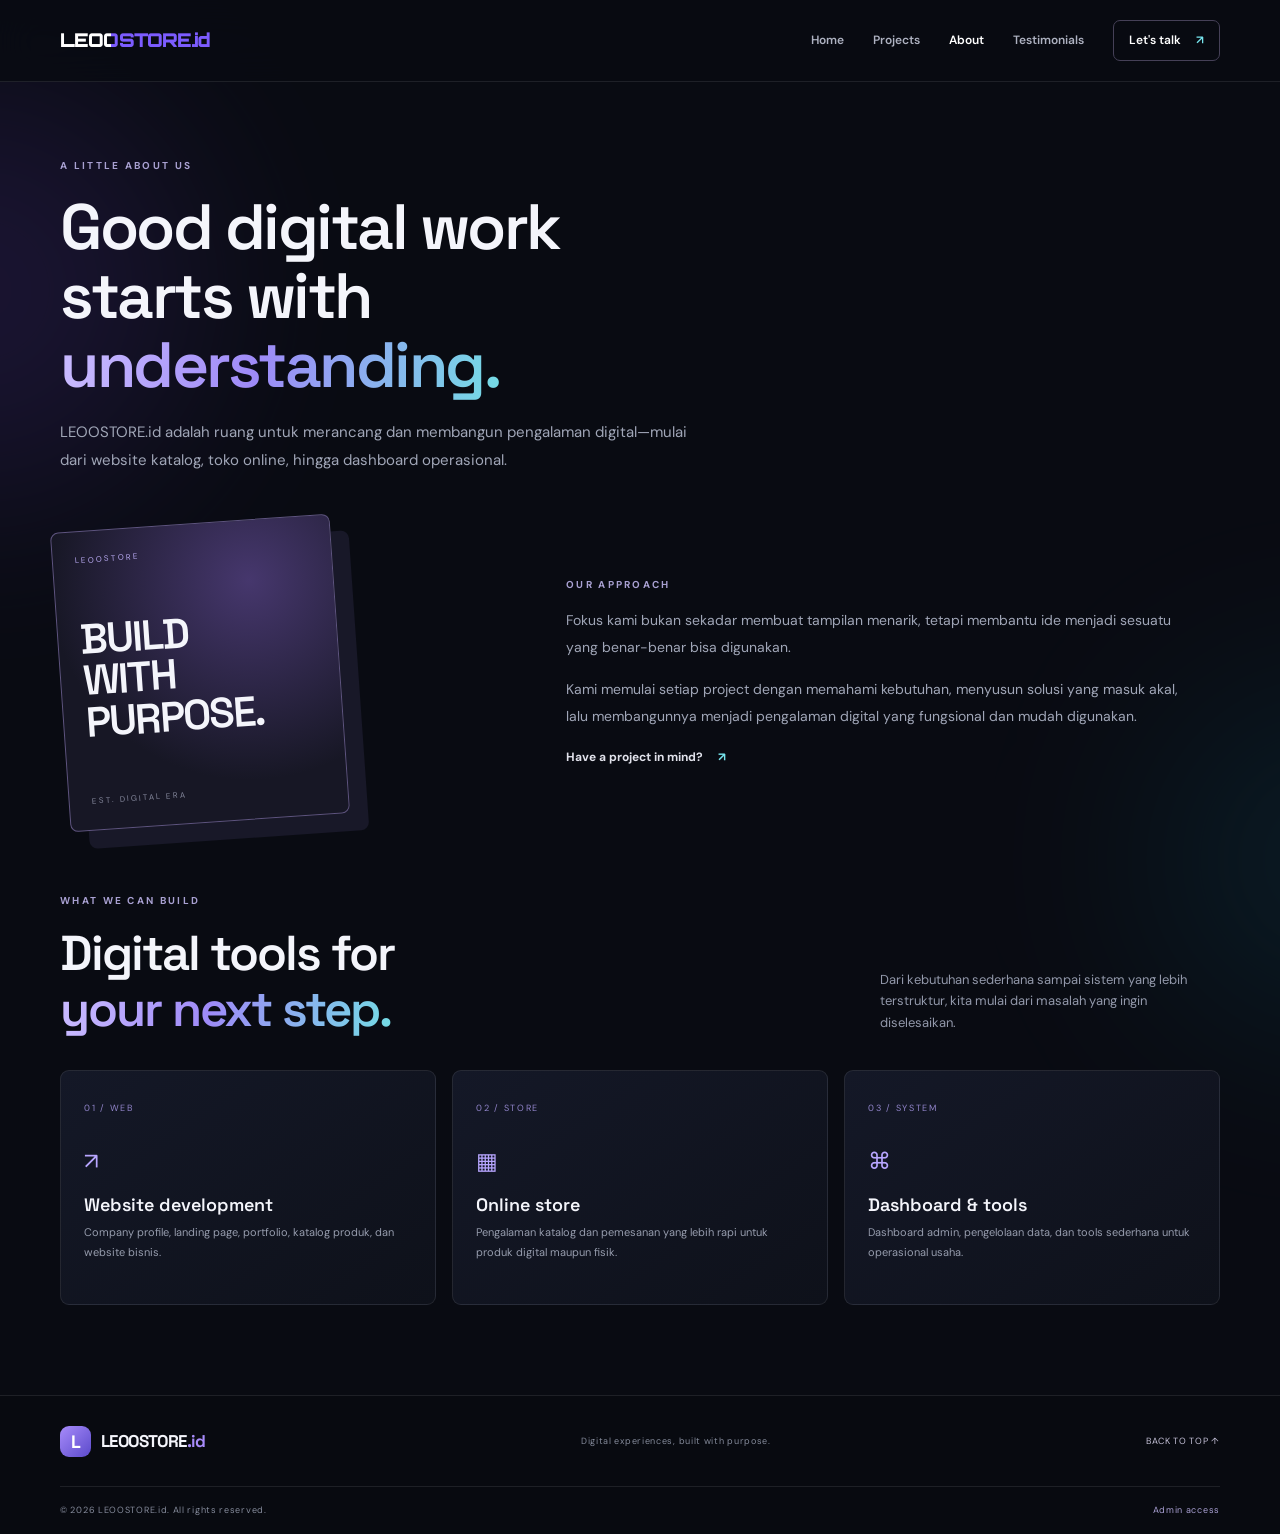
==== about.html @ ef35b428 "Create dedicated About page" ====
<!doctype html>
<html lang="id">
<head>
  <meta charset="utf-8"><meta name="viewport" content="width=device-width, initial-scale=1"><meta name="theme-color" content="#090b12">
  <meta name="description" content="About — LEOOSTORE.id">
  <title>About — LEOOSTORE.id</title>
  <link rel="preconnect" href="https://fonts.googleapis.com"><link rel="preconnect" href="https://fonts.gstatic.com" crossorigin>
  <link href="https://fonts.googleapis.com/css2?family=DM+Sans:wght@400;500;600;700&family=Space+Grotesk:wght@400;500;600;700&family=Orbitron:wght@400;500;600;700;800;900&family=Plus+Jakarta+Sans:wght@400;500;600;700;800&display=swap" rel="stylesheet">
  <link rel="stylesheet" href="assets/css/style.css?v=20261103-3"><link rel="stylesheet" href="assets/css/brand-animation.css?v=20261103-3">
  <script src="assets/js/app.js?v=20261103-3" defer></script>
</head>
<body><div class="ambient ambient-one"></div><div class="ambient ambient-two"></div>
  <header class="site-header">
    <a class="brand" href="index.html" aria-label="LEOOSTORE.id home"><span class="brand-wordmark">LEOOSTORE.id</span></a>
    <button class="menu-toggle" id="menuToggle" aria-label="Buka navigasi" aria-expanded="false"><span></span><span></span></button>
    <nav class="main-nav" id="mainNav">
      <a href="index.html">Home</a><a href="index.html#projects">Projects</a><a href="about.html" class="active">About</a><a href="testimonials.html">Testimonials</a><a class="nav-contact" href="index.html#contact">Let's talk <span>↗</span></a>
    </nav>
  </header>
  <main class="inner-page-main">
    <section class="section-wrap">
      <div class="page-intro"><div class="eyebrow">A LITTLE ABOUT US</div><h1>Good digital work<br>starts with <span class="gradient-text">understanding.</span></h1><p>LEOOSTORE.id adalah ruang untuk merancang dan membangun pengalaman digital—mulai dari website katalog, toko online, hingga dashboard operasional.</p></div>
      <div class="about-page-grid">
        <div class="about-stamp"><span>LEOOSTORE</span><b>BUILD<br>WITH<br>PURPOSE.</b><small>EST. DIGITAL ERA</small></div>
        <div class="about-page-copy"><div class="eyebrow">OUR APPROACH</div><p>Fokus kami bukan sekadar membuat tampilan menarik, tetapi membantu ide menjadi sesuatu yang benar-benar bisa digunakan.</p><p>Kami memulai setiap project dengan memahami kebutuhan, menyusun solusi yang masuk akal, lalu membangunnya menjadi pengalaman digital yang fungsional dan mudah digunakan.</p><a class="text-link" href="index.html#contact">Have a project in mind? <span>↗</span></a></div>
      </div>
      <div class="about-page-services">
        <div class="section-heading"><div><div class="eyebrow">WHAT WE CAN BUILD</div><h2>Digital tools for<br><span class="gradient-text">your next step.</span></h2></div><p>Dari kebutuhan sederhana sampai sistem yang lebih terstruktur, kita mulai dari masalah yang ingin diselesaikan.</p></div>
        <div class="service-grid">
          <article class="service-card"><span class="service-number">01 / WEB</span><div class="service-icon">↗</div><h3>Website development</h3><p>Company profile, landing page, portfolio, katalog produk, dan website bisnis.</p></article>
          <article class="service-card"><span class="service-number">02 / STORE</span><div class="service-icon">▦</div><h3>Online store</h3><p>Pengalaman katalog dan pemesanan yang lebih rapi untuk produk digital maupun fisik.</p></article>
          <article class="service-card"><span class="service-number">03 / SYSTEM</span><div class="service-icon">⌘</div><h3>Dashboard &amp; tools</h3><p>Dashboard admin, pengelolaan data, dan tools sederhana untuk operasional usaha.</p></article>
        </div>
      </div>
    </section>
  </main>
  <footer class="site-footer"><div class="section-wrap footer-main"><a class="brand" href="index.html"><span class="brand-mark">L</span><span>LEOOSTORE<span class="brand-dot">.id</span></span></a><span>Digital experiences, built with purpose.</span><a href="#">BACK TO TOP ↑</a></div><div class="section-wrap footer-bottom"><span>© 2026 LEOOSTORE.id. All rights reserved.</span><a href="admin.html">Admin access</a></div></footer>
</body></html>
---- assets/css/style.css ----
:root{--bg:#090b12;--panel:#10131e;--panel2:#141827;--text:#f4f5fb;--muted:#9298aa;--line:rgba(255,255,255,.09);--purple:#a78bfa;--cyan:#76e4ed;--font:'DM Sans',sans-serif;--display:'Space Grotesk',sans-serif}*{box-sizing:border-box}html,body{width:100%;min-width:0}html{scroll-behavior:smooth;scroll-padding-top:90px}body{margin:0;background:var(--bg);color:var(--text);font-family:var(--font);font-size:15px;line-height:1.65;overflow-x:hidden}a{color:inherit;text-decoration:none}button{font:inherit}.ambient{position:absolute;pointer-events:none;filter:blur(100px);opacity:.16;border-radius:50%;z-index:-1}.ambient-one{width:420px;height:420px;background:#7446d9;top:80px;left:-230px}.ambient-two{width:360px;height:360px;background:#126b82;top:680px;right:-230px}.section-wrap{width:calc(100% - 48px);max-width:1160px;margin-inline:auto}.site-header{width:100%;height:82px;position:sticky;top:0;z-index:100;padding:0 max(24px,calc((100% - 1160px)/2));display:flex;align-items:center;justify-content:space-between;border-bottom:1px solid var(--line);position:sticky;top:0;background:rgba(9,11,18,.84);backdrop-filter:blur(18px);z-index:20}.brand{display:inline-flex;align-items:center;gap:10px;font:700 17px var(--display);letter-spacing:-.6px}.brand-mark{width:31px;height:31px;border-radius:9px;background:linear-gradient(135deg,#a78bfa,#5b4acb);display:grid;place-items:center;color:white;font-size:18px}.brand-dot{color:var(--purple)}.main-nav{display:flex;align-items:center;gap:29px;color:#aeb2c1;font-size:12px;font-weight:600}.main-nav a{transition:.2s}.main-nav a:hover,.main-nav a.active{color:white}.main-nav .nav-contact{color:white;border:1px solid #454057;border-radius:7px;padding:10px 15px}.nav-contact span,.button span,.text-link span{margin-left:12px;color:var(--cyan)}.menu-toggle{display:none;background:none;border:0}.hero{min-height:680px;padding-top:112px;padding-bottom:90px;display:grid;grid-template-columns:1fr 1.05fr;align-items:center;position:relative}.hero-copy{position:relative;z-index:2}.eyebrow{font-size:10px;font-weight:700;letter-spacing:2.3px;color:#a9a1d2;display:flex;align-items:center;gap:10px}.pulse{width:7px;height:7px;border-radius:50%;background:#80e3c2;box-shadow:0 0 14px #80e3c2}.hero h1{font:600 clamp(48px,6.2vw,76px)/1.06 var(--display);letter-spacing:-4px;margin:25px 0}.gradient-text{background:linear-gradient(100deg,#c7b8ff 5%,#9e8af7 45%,#74dce5 100%);-webkit-background-clip:text;background-clip:text;color:transparent}.hero-lead{max-width:475px;color:#a9afc0;font-size:16px;line-height:1.85}.hero-actions{display:flex;align-items:center;gap:28px;margin-top:34px}.button{display:inline-flex;align-items:center;justify-content:center;padding:14px 20px;border-radius:7px;font-size:12px;font-weight:700;transition:transform .2s,box-shadow .2s}.button:hover{transform:translateY(-2px)}.button-primary{background:linear-gradient(110deg,#9a80f1,#7466db);box-shadow:0 8px 30px #7860d333;color:white}.button-primary span{color:#d8ffff}.text-link{font-size:12px;font-weight:700;color:#e1e2eb}.hero-note{display:flex;align-items:center;gap:12px;margin-top:66px;color:#777e91;font-size:9px;letter-spacing:1.8px}.note-line{width:35px;height:1px;background:#7e70c5}.hero-visual{height:440px;position:relative;display:grid;place-items:center}.visual-orbit{position:absolute;border:1px solid rgba(174,155,255,.15);border-radius:50%;transform:rotate(-25deg)}.orbit-a{width:520px;height:280px}.orbit-b{width:430px;height:360px;transform:rotate(35deg)}.visual-window{width:min(480px,100%);height:315px;border:1px solid #44445c;border-radius:12px;background:linear-gradient(145deg,#171b2b,#0e111b);box-shadow:0 35px 90px #0009,0 0 70px #8067df22;overflow:hidden;transform:perspective(1000px) rotateY(-8deg) rotateX(3deg);position:relative;z-index:2}.window-top{height:38px;border-bottom:1px solid var(--line);display:flex;align-items:center;padding:0 14px;gap:13px;color:#72798c;font-size:8px}.window-dots{display:flex;gap:4px}.window-dots i{width:6px;height:6px;border-radius:50%;background:#625b79}.window-dots i:nth-child(2){background:#4c8290}.window-dots i:nth-child(3){background:#7c7399}.window-lock{margin-left:auto;color:#7fbaa9;font-size:7px}.mock-layout{display:flex;height:calc(100% - 38px)}.mock-side{width:54px;border-right:1px solid var(--line);display:flex;align-items:center;flex-direction:column;gap:25px;padding-top:18px}.mock-logo{font:700 19px var(--display);color:#b8a5ff}.mock-side i{width:15px;height:15px;border:1px solid #55536e;border-radius:4px}.mock-main{padding:26px 28px;flex:1}.mock-greeting{font-size:7px;letter-spacing:2px;color:#9b8ad7}.mock-heading{font:600 31px/1.08 var(--display);margin-top:12px;letter-spacing:-1px}.mock-heading em{font-style:normal;color:#a996f6}.mock-bars{display:flex;gap:7px;margin-top:16px}.mock-bars i{height:4px;width:52px;background:#6d5bb7;border-radius:5px}.mock-bars i:nth-child(2){width:30px;background:#397c8a}.mock-bars i:nth-child(3){width:18px;background:#4b5067}.mock-cards{display:flex;gap:8px;margin-top:25px}.mock-cards div{height:67px;flex:1;border:1px solid #34364c;border-radius:5px;background:linear-gradient(145deg,#292541,#151a28)}.mock-cards div:nth-child(2){background:linear-gradient(145deg,#17313c,#151a28)}.mock-footer{display:flex;justify-content:space-between;margin-top:20px;font-size:7px;letter-spacing:1px;color:#81869a}.mock-footer b{color:#b2a3ed}.float-chip{position:absolute;z-index:3;background:#191d2b;border:1px solid #45445b;border-radius:9px;padding:12px 15px;display:flex;align-items:center;gap:10px;box-shadow:0 15px 40px #0007}.float-chip b,.float-chip small{display:block}.float-chip b{font-size:10px}.float-chip small{font-size:8px;color:#9298aa;margin-top:2px}.chip-top{top:39px;right:-2px}.chip-bottom{bottom:42px;left:-4px}.chip-icon{font-size:20px;color:#b5a3ff}.chip-check{width:22px;height:22px;border-radius:50%;display:grid;place-items:center;background:#245d58;color:#9af0d3;font-size:12px}.scroll-cue{position:absolute;bottom:27px;left:0;font-size:8px;letter-spacing:2px;color:#71778a;display:flex;align-items:center;gap:10px}.scroll-cue span{height:28px;width:16px;border:1px solid #5a5d70;border-radius:12px;position:relative}.scroll-cue span:after{content:'';position:absolute;top:5px;left:6px;width:2px;height:5px;background:#a99bea;border-radius:2px}.intro-strip{border-block:1px solid var(--line);background:#0d1019}.strip-inner{min-height:70px;display:flex;justify-content:space-between;align-items:center;gap:15px;color:#858b9d;font-size:9px;letter-spacing:1.8px;font-weight:700}.strip-star{color:#8f7be0;font-size:15px}.projects-section{padding-top:115px;padding-bottom:120px}.section-heading{display:flex;justify-content:space-between;align-items:end;gap:35px;margin-bottom:38px}.section-heading h2,.about-copy h2,.testimonial-inner h2{font:600 clamp(34px,4.3vw,49px)/1.14 var(--display);letter-spacing:-2px;margin:17px 0 0}.section-heading>p{max-width:340px;color:var(--muted);font-size:13px;margin:0 0 5px}.filter-row{display:flex;gap:9px;flex-wrap:wrap;margin-bottom:23px}.filter-chip{border:1px solid var(--line);background:transparent;color:#9ca2b4;padding:8px 14px;border-radius:30px;font-size:10px;cursor:pointer}.filter-chip:hover,.filter-chip.active{background:#27233c;border-color:#7161b1;color:#e8e2ff}.project-grid{display:grid;grid-template-columns:repeat(3,1fr);gap:19px}.project-card{background:var(--panel);border:1px solid var(--line);border-radius:10px;overflow:hidden;transition:.25s}.project-card:hover{transform:translateY(-5px);border-color:#6b5da5;box-shadow:0 18px 45px #0004}.project-art{height:205px;position:relative;overflow:hidden;background:radial-gradient(circle at 70% 20%,#4a367e,#171a2b 50%,#10131e)}.project-art:before{content:'';position:absolute;inset:20px 25px 0;border:1px solid #a99af044;border-bottom:0;border-radius:7px 7px 0 0;background:linear-gradient(145deg,#ffffff0d,#ffffff02);box-shadow:0 0 50px #9d7cf422}.project-art:after{content:'';position:absolute;left:42px;right:42px;top:50px;height:95px;border-radius:5px;background:linear-gradient(100deg,#9a7ce533,#70d8df22);border:1px solid #b9b0ff33}.art-label{position:absolute;z-index:2;top:18px;left:20px;font-size:8px;letter-spacing:2px;color:#d1c5ff}.art-monogram{position:absolute;z-index:2;left:45px;top:67px;font:600 38px var(--display);color:#fff;text-shadow:0 5px 20px #0008}.project-info{padding:19px 20px 21px}.project-meta{display:flex;justify-content:space-between;gap:10px;color:#9d91d8;font-size:9px;letter-spacing:1.2px;text-transform:uppercase}.project-info h3{font:600 19px var(--display);margin:10px 0 6px}.project-info p{font-size:11px;color:#9298aa;line-height:1.7;min-height:38px;margin:0 0 16px}.project-links{display:flex;align-items:center;gap:17px}.project-links a{font-size:10px;font-weight:700;color:#e6e4f1}.project-links a span{color:var(--cyan);margin-left:5px}.project-status{font-size:9px;color:#d5b879;border:1px solid #76623b;padding:4px 8px;border-radius:20px}.project-footnote{display:flex;gap:9px;align-items:center;color:#737a8d;font-size:10px;margin-top:25px}.tiny-star{color:#a28cf1}.about-section{background:linear-gradient(110deg,#111321,#0d111b);border-block:1px solid var(--line);padding:100px 0}.about-grid{display:grid;grid-template-columns:.8fr 1.2fr;gap:90px;align-items:center}.about-stamp{width:280px;height:300px;border:1px solid #5e547f;background:radial-gradient(circle at 70% 20%,#46376d,#171725 65%);border-radius:8px;padding:22px;display:flex;flex-direction:column;justify-content:space-between;box-shadow:18px 18px 0 #a18be51a;transform:rotate(-4deg)}.about-stamp>span,.about-stamp small{font-size:8px;letter-spacing:2px;color:#b5a6ed}.about-stamp b{font:600 42px/.98 var(--display);letter-spacing:-2px}.about-stamp small{color:#83869a}.about-copy h2{margin-bottom:20px}.about-copy p{max-width:550px;color:#a0a6b7;font-size:13px;line-height:1.9}.about-copy .text-link{display:inline-block;margin-top:18px}.services-section{padding-top:115px;padding-bottom:120px}.service-grid{display:grid;grid-template-columns:repeat(3,1fr);gap:16px}.service-card{min-height:235px;padding:23px;border:1px solid var(--line);border-radius:9px;background:linear-gradient(145deg,#141827,#0e111a);position:relative}.service-number{font-size:9px;letter-spacing:1.7px;color:#9184ca}.service-icon{font-size:23px;color:#b8a6ff;margin-top:24px}.service-card h3{font:600 18px var(--display);margin:12px 0 7px}.service-card p{font-size:11px;color:#969cad;line-height:1.8;margin:0}.testimonial-section{background:#10131e;border-block:1px solid var(--line);padding:85px 0}.testimonial-inner{display:grid;grid-template-columns:1fr 1fr;gap:70px;align-items:center}.testimonial-empty{border-left:1px solid #62568e;padding:12px 0 12px 30px;position:relative}.quote-mark{font:60px Georgia;color:#9e8ae7;line-height:.8}.testimonial-empty p{font:500 17px var(--display);color:#d4d5e0}.testimonial-empty small{color:#81889a;font-size:10px}.contact-section{padding-top:105px;padding-bottom:105px}.contact-panel{text-align:center;position:relative;overflow:hidden;border:1px solid #4b426d;border-radius:13px;padding:72px 25px;background:radial-gradient(ellipse at 50% 120%,#4b367d55,transparent 55%),linear-gradient(135deg,#171829,#10131e)}.contact-panel .eyebrow{justify-content:center}.contact-panel h2{font:600 clamp(38px,5vw,57px)/1.1 var(--display);letter-spacing:-2px;margin:18px 0}.contact-panel>p{max-width:490px;margin:0 auto 25px;color:#a1a6b6;font-size:13px}.contact-panel>small{display:block;color:#747b8d;font-size:9px;margin-top:15px}.site-footer{border-top:1px solid var(--line);background:#080a10}.footer-main,.footer-bottom{display:flex;justify-content:space-between;align-items:center}.footer-main{min-height:90px}.footer-main>span,.footer-main>a:last-child,.footer-bottom{font-size:9px;color:#858b9b;letter-spacing:.7px}.footer-main>a:last-child{color:#c5c1d8}.footer-bottom{border-top:1px solid var(--line);min-height:48px}.footer-bottom a{color:#aaa1d4}.skeleton .project-art{background:linear-gradient(90deg,#161a29,#242139,#161a29);background-size:200% 100%;animation:shimmer 1.5s infinite}@keyframes shimmer{to{background-position:-200% 0}}.empty-state{grid-column:1/-1;padding:45px;text-align:center;border:1px dashed #49445d;border-radius:10px;color:#9da2b2;font-size:12px}

@media (max-width: 850px) {
  .hero { grid-template-columns: 1fr; padding-top: 85px; gap: 25px; }
  .hero-visual { height: 390px; max-width: 600px; width: 100%; margin: auto; }
  .hero-copy { max-width: 650px; }
  .hero-note { margin-top: 42px; }
  .project-grid { grid-template-columns: repeat(2, minmax(0, 1fr)); }
  .about-grid { gap: 45px; }
  .strip-inner { flex-wrap: wrap; justify-content: center; padding-block: 18px; }
  .strip-inner span:nth-of-type(even) { display: none; }
}

@media (max-width: 620px) {
  html { overflow-x: clip; }
  body { overflow-x: clip; }
  .ambient-one { left: -230px; }
  .ambient-two { right: 0; }
  .ambient-two { right: 0; }
  html, body { width: 100%; max-width: 100%; min-width: 0; }
  body { margin: 0; overflow-x: hidden; }
  .site-header { width: 100%; height: 70px; padding: 0 18px; }
  main, .intro-strip, .about-section, .testimonial-section, .site-footer {
    display: block;
    width: 100%;
    max-width: 100%;
    margin-left: 0;
    margin-right: 0;
  }
  .section-wrap {
    display: block;
    width: 100%;
    max-width: none;
    margin-left: 0;
    margin-right: 0;
    padding-left: 18px;
    padding-right: 18px;
  }
  .menu-toggle { display: flex; width: 38px; height: 38px; flex-direction: column; justify-content: center; gap: 6px; padding: 8px; }
  .menu-toggle span { height: 1px; width: 21px; background: white; display: block; }
  .main-nav { display: none; position: absolute; top: 69px; left: 0; right: 0; padding: 20px; background: #0d1019; border-bottom: 1px solid var(--line); flex-direction: column; align-items: stretch; gap: 0; }
  .main-nav.open { display: flex; }
  .main-nav a { padding: 12px 5px; }
  .main-nav .nav-contact { text-align: center; margin-top: 8px; }
  .hero { width: 100%; padding-top: 75px; padding-bottom: 80px; min-height: auto; grid-template-columns: minmax(0, 1fr); }
  .hero h1 { font-size: 49px; letter-spacing: -2.8px; }
  .hero-lead { font-size: 14px; }
  .hero-actions { gap: 17px; flex-wrap: wrap; }
  .hero-note { font-size: 8px; letter-spacing: 1px; margin-top: 42px; }
  .hero-visual { width: 100%; height: 300px; margin-top: 5px; }
  .visual-window { height: 230px; transform: perspective(800px) rotateY(-4deg) rotateX(2deg); }
  .mock-main { padding: 18px; }
  .mock-heading { font-size: 24px; }
  .mock-cards div { height: 45px; }
  .mock-footer { margin-top: 12px; }
  .orbit-a { width: 350px; height: 200px; }
  .orbit-b { width: 300px; height: 250px; }
  .chip-top { top: 5px; right: 0; }
  .chip-bottom { bottom: 10px; left: 0; }
  .float-chip { padding: 9px 11px; }
  .scroll-cue { bottom: 20px; }
  .strip-inner { width: 100%; min-height: 70px; font-size: 8px; letter-spacing: 1px; flex-wrap: wrap; justify-content: center; padding-top: 18px; padding-bottom: 18px; }
  .projects-section, .services-section { padding-top: 80px; padding-bottom: 85px; }
  .section-heading { display: block; }
  .section-heading h2, .about-copy h2, .testimonial-inner h2 { font-size: 37px; }
  .section-heading > p { margin-top: 17px; }
  .project-grid { grid-template-columns: minmax(0, 1fr); }
  .project-art { height: 210px; }
  .about-section { padding: 75px 0; }
  .about-grid { grid-template-columns: minmax(0, 1fr); gap: 48px; }
  .about-stamp { width: 230px; height: 245px; margin: auto; }
  .about-stamp b { font-size: 36px; }
  .service-grid { grid-template-columns: minmax(0, 1fr); }
  .service-card { min-height: 195px; }
  .testimonial-section { padding: 70px 0; }
  .testimonial-inner { grid-template-columns: minmax(0, 1fr); gap: 30px; }
  .testimonial-empty { padding-left: 20px; }
  .contact-section { padding-top: 75px; padding-bottom: 75px; }
  .contact-panel { padding: 55px 20px; }
  .footer-main { padding-top: 22px; padding-bottom: 22px; gap: 12px; flex-wrap: wrap; }
  .footer-main > span { order: 3; width: 100%; }
  .footer-bottom { font-size: 8px; }
  .footer-bottom a { font-size: 8px; }
}


/* Dedicated About and Testimonials pages */
.inner-page-main{min-height:calc(100vh - 220px);padding-top:76px;padding-bottom:90px}.page-intro{max-width:760px;margin-bottom:48px}.page-intro h1{font:600 clamp(40px,6vw,64px)/1.08 var(--display);letter-spacing:-2.5px;margin:18px 0}.page-intro p{max-width:650px;color:#a0a6b7;line-height:1.9}.about-page-grid{display:grid;grid-template-columns:.8fr 1.2fr;gap:70px;align-items:center}.about-page-copy p{max-width:620px;color:#a0a6b7;font-size:14px;line-height:1.95}.about-page-services{margin-top:70px}.about-page-services .section-heading{margin-bottom:32px}.testimonial-page-grid{display:grid;grid-template-columns:1fr 1fr;gap:50px;align-items:center}.testimonial-page-card{border:1px solid var(--line);border-left:2px solid #62568e;border-radius:10px;padding:28px;background:linear-gradient(145deg,#141827,#0e111a)}.testimonial-page-card .quote-mark{font:60px Georgia;color:#9e8ae7;line-height:.8}.testimonial-page-card p{font:500 18px var(--display);color:#d4d5e0;line-height:1.6}.testimonial-page-card small{color:#81889a;font-size:11px}@media(max-width:620px){.inner-page-main{padding-top:55px;padding-bottom:65px}.about-page-grid,.testimonial-page-grid{grid-template-columns:minmax(0,1fr);gap:38px}.about-page-services{margin-top:55px}.page-intro{margin-bottom:35px}.about-stamp{margin-inline:auto}}
---- assets/css/brand-animation.css ----
/* LEOOSTORE.id — smooth write, fast electric flicker, clean white shine, glitch reset. */
.brand-wordmark{
  position:relative!important;
  display:inline-block!important;
  color:#7c5cff!important;
  background-image:linear-gradient(90deg,#fff 0%,#fff 34%,#7c5cff 34%,#7c5cff 100%)!important;
  background-size:100% 100%!important;
  background-position:0 50%!important;
  -webkit-background-clip:text!important;
  background-clip:text!important;
  -webkit-text-fill-color:transparent!important;
  clip-path:inset(0 0 0 0);
  -webkit-mask-image:linear-gradient(to right,#000 0%,#000 100%);
  mask-image:linear-gradient(to right,#000 0%,#000 100%);
  -webkit-mask-size:100% 100%;
  mask-size:100% 100%;
  -webkit-mask-repeat:no-repeat;
  mask-repeat:no-repeat;
  will-change:clip-path,filter,transform;
  isolation:isolate;
  animation:leoSmoothWrite 8s linear infinite,leoLightningGlitch 8s steps(1,end) infinite!important;
}
.brand-wordmark::before{
  content:"";
  position:absolute;
  inset:-9px -8px;
  pointer-events:none;
  z-index:3;
  opacity:0;
  background-repeat:no-repeat;
  background-size:100% 100%;
  background-image:url("data:image/svg+xml,%3Csvg xmlns='http://www.w3.org/2000/svg' viewBox='0 0 240 64'%3E%3Cg fill='none' stroke-linecap='round' stroke-linejoin='round'%3E%3Cpath d='M4 24 L16 17 L12 29 L27 22 L21 37 L35 31' stroke='%23d8b4fe' stroke-width='2.8'/%3E%3Cpath d='M42 8 L51 17 L47 24 L58 29' stroke='%23ffffff' stroke-width='2'/%3E%3Cpath d='M82 56 L94 43 L89 34 L105 25' stroke='%23a970ff' stroke-width='2.8'/%3E%3Cpath d='M139 8 L132 19 L143 25 L135 37' stroke='%23ffffff' stroke-width='2'/%3E%3Cpath d='M177 54 L188 41 L183 32 L198 23' stroke='%23c4a1ff' stroke-width='2.8'/%3E%3Cpath d='M213 14 L205 22 L211 29 L203 39' stroke='%23ffffff' stroke-width='2'/%3E%3Cpath d='M226 47 L235 39 L230 32' stroke='%23a970ff' stroke-width='2.4'/%3E%3C/g%3E%3C/svg%3E");
  filter:drop-shadow(0 0 4px rgba(183,138,255,1)) drop-shadow(0 0 9px rgba(124,58,237,.95));
  animation:leoWriteLightning 8s linear infinite;
}
.brand-wordmark::after{
  content:"LEOOSTORE.id";
  position:absolute;
  inset:0;
  pointer-events:none;
  z-index:4;
  color:transparent;
  background:linear-gradient(105deg,transparent 0%,transparent 34%,rgba(255,255,255,.15) 41%,#fff 48%,rgba(255,255,255,.98) 51%,rgba(255,255,255,.38) 57%,transparent 66%,transparent 100%);
  background-size:260% 100%;
  background-position:160% 0;
  -webkit-background-clip:text;
  background-clip:text;
  -webkit-text-fill-color:transparent;
  opacity:0;
  filter:drop-shadow(0 0 3px rgba(255,255,255,.95));
  animation:leoWhiteShimmer 8s cubic-bezier(.22,1,.36,1) infinite;
  display:block!important;
}
/* Logo writes on from the left while the lightning flickers rapidly from frame one. */
@keyframes leoSmoothWrite{
  0%{clip-path:inset(0 100% 0 0);-webkit-mask-size:0% 100%;mask-size:0% 100%;filter:none}
  45%{clip-path:inset(0 0 0 0);-webkit-mask-size:100% 100%;mask-size:100% 100%;filter:drop-shadow(0 0 3px rgba(169,112,255,.4))}
  76%{clip-path:inset(0 0 0 0);-webkit-mask-size:100% 100%;mask-size:100% 100%;filter:drop-shadow(0 0 3px rgba(169,112,255,.4))}
  100%{clip-path:inset(0 100% 0 0);-webkit-mask-size:0% 100%;mask-size:0% 100%;filter:none}
}
@keyframes leoWriteLightning{
  0%{opacity:1;transform:translateX(-2px) scale(.98);filter:drop-shadow(0 0 5px #fff) drop-shadow(0 0 12px #7c3aed)}
  3%{opacity:.12;transform:translateX(1px) scale(1.015)}
  6%{opacity:1;transform:translateX(-1px) scale(1);filter:drop-shadow(0 0 6px #fff) drop-shadow(0 0 14px #7c3aed)}
  9%{opacity:.18;transform:translateX(1px) scale(1.01)}
  12%{opacity:1;transform:translateX(0) scale(1)}
  16%{opacity:.25}
  20%{opacity:1;filter:drop-shadow(0 0 7px #fff) drop-shadow(0 0 16px #7c3aed)}
  26%{opacity:.15}
  31%{opacity:1}
  37%{opacity:.4}
  42%{opacity:1;filter:drop-shadow(0 0 7px #fff) drop-shadow(0 0 14px #7c3aed)}
  45%{opacity:1;transform:translateX(0) scale(1)}
  46%,76%{opacity:0;transform:translateX(0) scale(.98)}
  78%{opacity:1;transform:translateX(-1px) scale(1);filter:drop-shadow(0 0 5px rgba(216,180,254,1)) drop-shadow(0 0 12px rgba(124,58,237,1))}
  79%{opacity:.2;transform:translateX(1px) scale(1.015)}
  80%{opacity:1;transform:translateX(0) scale(1.01)}
  82%{opacity:.95;transform:translateX(1px) scale(1)}
  83%{opacity:0}
  85%{opacity:1;transform:translateX(-1px) scale(1.015)}
  87%,100%{opacity:0}
}
/* Smooth white highlight sweeps across the finished wordmark; no dark overlay or collapse. */
@keyframes leoWhiteShimmer{
  0%,44%{background-position:160% 0;opacity:0}
  48%{opacity:.2}
  52%{opacity:.95}
  68%{background-position:-70% 0;opacity:1}
  76%,100%{background-position:-70% 0;opacity:0}
}
/* Brief electric glitch before a normal clean reset into the next writing cycle. */
@keyframes leoLightningGlitch{
  0%,76%,100%{transform:translate(0,0);filter:none;text-shadow:none}
  78%{transform:translate(-1px,0);filter:drop-shadow(2px 0 #fff) drop-shadow(-2px 0 #a970ff);text-shadow:2px 0 rgba(255,255,255,.9),-2px 0 rgba(124,92,255,.95)}
  79%{transform:translate(1px,-1px) skewX(-5deg);filter:drop-shadow(-3px 0 #fff) drop-shadow(3px 0 #7c5cff);text-shadow:-3px 0 #fff,3px 0 #7c5cff}
  80%{transform:translate(-1px,1px) skewX(4deg);filter:drop-shadow(0 0 7px rgba(255,255,255,.95));text-shadow:2px 0 #fff,-2px 0 #7c5cff}
  81%{transform:translate(1px,0);filter:drop-shadow(0 0 10px rgba(124,92,255,.9));text-shadow:-2px 0 #fff,2px 0 #7c5cff}
  82%,84%{transform:translate(0,0);filter:drop-shadow(0 0 4px rgba(255,255,255,.85));text-shadow:none}
  85%{transform:translate(-1px,0);filter:drop-shadow(1px 0 #fff) drop-shadow(-1px 0 #7c5cff)}
  87%{transform:translate(0,0);filter:none;text-shadow:none}
}



.brand-wordmark{font-family:'Orbitron','Plus Jakarta Sans',sans-serif!important;font-weight:900!important;letter-spacing:-.045em!important;font-size:clamp(15px,2vw,19px)!important;line-height:1.15!important;white-space:nowrap!important;}
@media(max-width:620px){.brand-wordmark{font-size:clamp(14px,4vw,17px)!important;}}
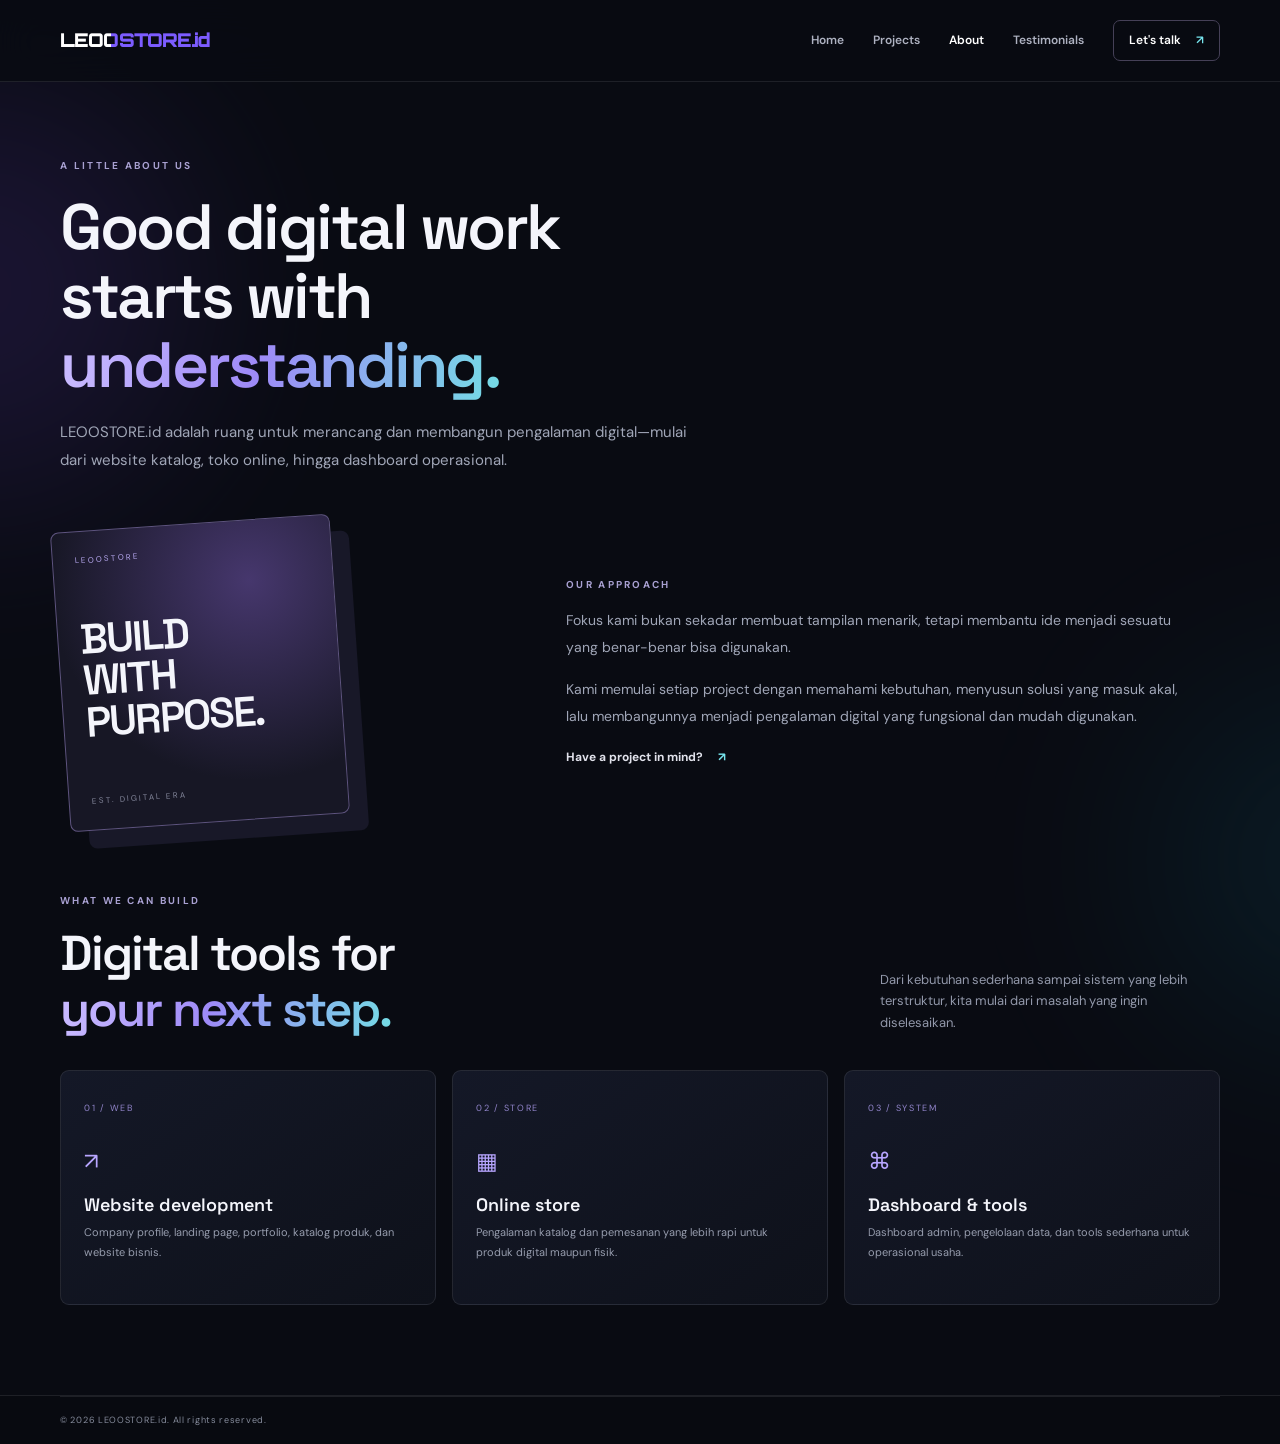
==== commit 1cfc58f4: "Simplify site footer" ====
--- a/about.html
+++ b/about.html
@@ -34,5 +34,5 @@
       </div>
     </section>
   </main>
-  <footer class="site-footer"><div class="section-wrap footer-main"><a class="brand" href="index.html"><span class="brand-mark">L</span><span>LEOOSTORE<span class="brand-dot">.id</span></span></a><span>Digital experiences, built with purpose.</span><a href="#">BACK TO TOP ↑</a></div><div class="section-wrap footer-bottom"><span>© 2026 LEOOSTORE.id. All rights reserved.</span><a href="admin.html">Admin access</a></div></footer>
+  <footer class="site-footer"><div class="section-wrap footer-bottom"><span>© 2026 LEOOSTORE.id. All rights reserved.</span></div></footer>
 </body></html>
